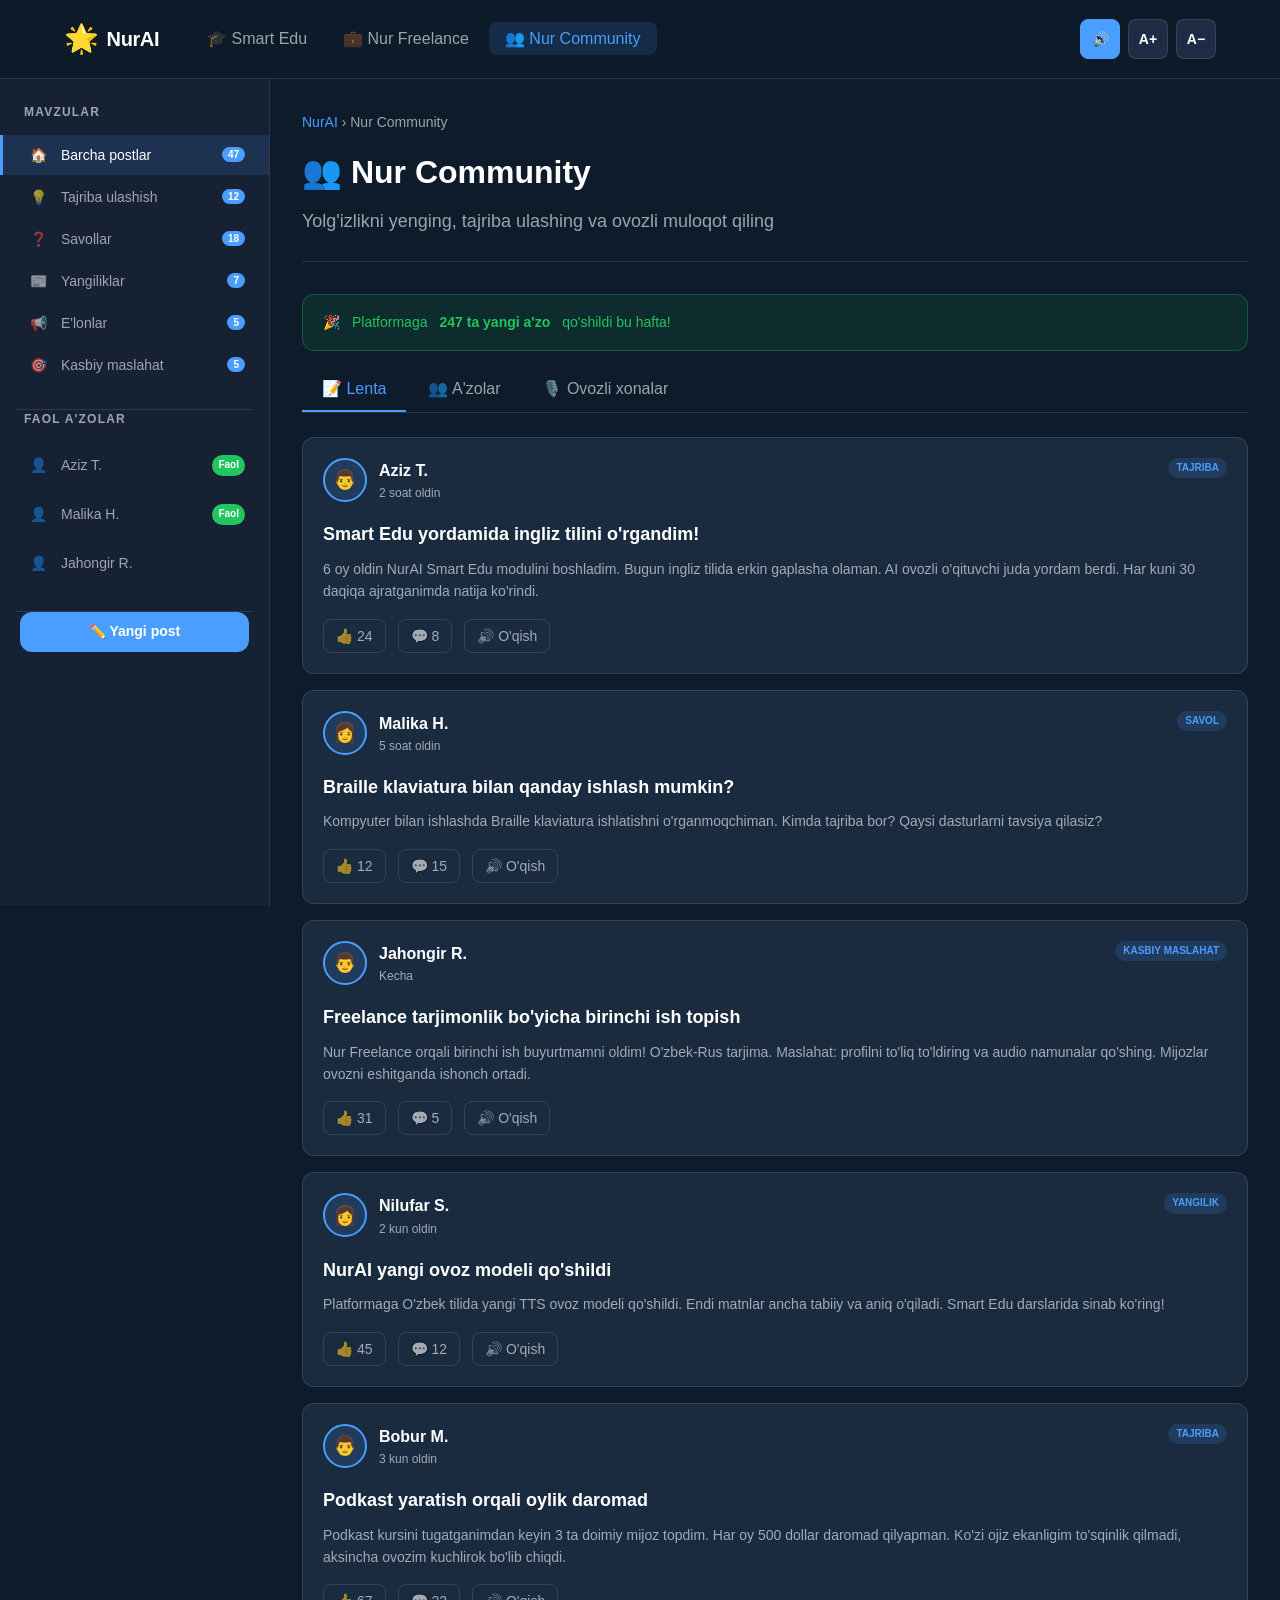
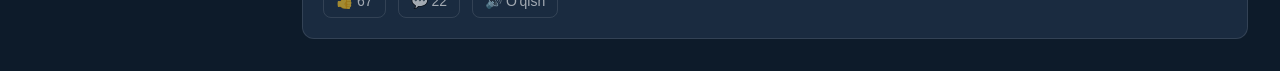
==== pages/nur-community.html @ 8aa7ef8c "feat: build NurAI web platform MVP - index.html: landing page (hero, stats, module cards, features, " ====
<!DOCTYPE html>
<html lang="uz" dir="ltr">
<head>
  <meta charset="UTF-8">
  <meta name="viewport" content="width=device-width, initial-scale=1.0">
  <meta name="description" content="NurAI Nur Community — ko'zi ojizlar uchun ijtimoiy muloqot, tajriba ulashish va ovozli chat platformasi.">
  <title>Nur Community 👥 — NurAI</title>
  <link rel="stylesheet" href="../css/style.css">
  <style>
    /* ── Extra community styles ── */
    .member-card{
      background:var(--color-navy-card);border:1px solid var(--color-border);
      border-radius:var(--r);padding:var(--sp4);
      display:flex;align-items:center;gap:var(--sp3);
      transition:border-color var(--t);
    }
    .member-card:hover{border-color:var(--color-accent);}
    .member-card__avatar{
      width:48px;height:48px;border-radius:50%;
      background:var(--color-accent-light);border:2px solid var(--color-accent);
      display:flex;align-items:center;justify-content:center;
      font-size:1.4rem;flex-shrink:0;
    }
    .member-card__name{font-weight:600;font-size:var(--fs-sm);}
    .member-card__role{font-size:var(--fs-xs);color:var(--color-white-muted);}
    .member-card__actions{margin-left:auto;display:flex;gap:var(--sp2);}

    .new-post-form{
      background:var(--color-navy-card);border:1px solid var(--color-border);
      border-radius:var(--r-lg);padding:var(--sp5);margin-bottom:var(--sp6);
    }
    .new-post-form h2{font-size:var(--fs-base);font-weight:600;margin-bottom:var(--sp4);}

    .voice-msg-btn{
      width:50px;height:50px;border-radius:50%;
      background:var(--color-navy-light);border:2px solid var(--color-border);
      color:var(--color-white-muted);font-size:1.3rem;cursor:pointer;
      display:flex;align-items:center;justify-content:center;
      transition:all var(--t);
    }
    .voice-msg-btn:hover,.voice-msg-btn:focus{
      background:var(--color-accent);border-color:var(--color-accent);color:#fff;
    }
    .voice-msg-btn.recording{
      background:var(--color-danger);border-color:var(--color-danger);color:#fff;
      animation:rec-pulse 1s ease-in-out infinite;
    }

    .members-grid{display:grid;grid-template-columns:repeat(auto-fill,minmax(220px,1fr));gap:var(--sp3);}
  </style>
</head>
<body>

<a class="skip-link" href="#comm-main">Asosiy tarkibga o'tish</a>

<!-- HEADER -->
<header class="header" role="banner">
  <div class="container">
    <div class="header__inner">
      <a href="../index.html" class="logo" aria-label="NurAI — bosh sahifa">
        <span class="logo__icon" aria-hidden="true">🌟</span>
        <span>NurAI</span>
      </a>
      <nav class="nav" role="navigation" aria-label="Asosiy navigatsiya">
        <ul class="nav__list">
          <li><a href="smart-edu.html"     class="nav__link">🎓 Smart Edu</a></li>
          <li><a href="nur-freelance.html"  class="nav__link">💼 Nur Freelance</a></li>
          <li><a href="nur-community.html"  class="nav__link">👥 Nur Community</a></li>
        </ul>
      </nav>
      <div class="header__controls">
        <button class="btn-icon" id="tts-toggle" aria-label="Ovozli o'qishni yoqish/o'chirish" aria-pressed="true">🔊</button>
        <button class="btn-icon" id="font-increase" aria-label="Shriftni kattalashtirish">A+</button>
        <button class="btn-icon" id="font-decrease" aria-label="Shriftni kichiklashtirish">A−</button>
        <button class="btn-icon menu-btn" id="menu-toggle" aria-label="Menyu" aria-expanded="false">☰</button>
      </div>
    </div>
  </div>
</header>

<!-- PAGE LAYOUT -->
<div class="page-layout">

  <!-- SIDEBAR -->
  <aside class="sidebar" aria-label="Nur Community navigatsiyasi">

    <div class="sidebar__section">
      <p class="sidebar__heading">Mavzular</p>
      <div class="sidebar__menu">
        <button class="sidebar__item active" data-cat="all" aria-label="Barcha postlar">
          <span class="sidebar__item__icon">🏠</span> Barcha postlar
          <span class="sidebar__badge">47</span>
        </button>
        <button class="sidebar__item" data-cat="tajriba" aria-label="Tajriba ulashish">
          <span class="sidebar__item__icon">💡</span> Tajriba ulashish
          <span class="sidebar__badge">12</span>
        </button>
        <button class="sidebar__item" data-cat="savol" aria-label="Savollar">
          <span class="sidebar__item__icon">❓</span> Savollar
          <span class="sidebar__badge">18</span>
        </button>
        <button class="sidebar__item" data-cat="yangilik" aria-label="Yangiliklar">
          <span class="sidebar__item__icon">📰</span> Yangiliklar
          <span class="sidebar__badge">7</span>
        </button>
        <button class="sidebar__item" data-cat="elon" aria-label="E'lonlar">
          <span class="sidebar__item__icon">📢</span> E'lonlar
          <span class="sidebar__badge">5</span>
        </button>
        <button class="sidebar__item" data-cat="kasbiy" aria-label="Kasbiy maslahat">
          <span class="sidebar__item__icon">🎯</span> Kasbiy maslahat
          <span class="sidebar__badge">5</span>
        </button>
      </div>
    </div>

    <hr class="divider" style="margin:0 var(--sp4);">

    <div class="sidebar__section">
      <p class="sidebar__heading">Faol a'zolar</p>
      <div class="sidebar__menu">
        <div class="sidebar__item" style="cursor:default;">
          <span class="sidebar__item__icon">👤</span>
          <span>Aziz T.</span>
          <span class="sidebar__badge" style="background:var(--color-success);">Faol</span>
        </div>
        <div class="sidebar__item" style="cursor:default;">
          <span class="sidebar__item__icon">👤</span>
          <span>Malika H.</span>
          <span class="sidebar__badge" style="background:var(--color-success);">Faol</span>
        </div>
        <div class="sidebar__item" style="cursor:default;">
          <span class="sidebar__item__icon">👤</span>
          <span>Jahongir R.</span>
        </div>
      </div>
    </div>

    <hr class="divider" style="margin:0 var(--sp4);">

    <div style="padding:0 var(--sp5) var(--sp4);">
      <button class="btn btn--primary btn--sm btn--full" id="show-post-form-btn">
        ✏️ Yangi post
      </button>
    </div>

  </aside>

  <!-- MAIN -->
  <main id="comm-main" class="main-content" role="main">

    <!-- Page header -->
    <div class="page-header">
      <nav aria-label="Yo'l ko'rsatgich">
        <p class="page-header__breadcrumb">
          <a href="../index.html">NurAI</a> › Nur Community
        </p>
      </nav>
      <h1 class="page-header__title">👥 Nur Community</h1>
      <p class="page-header__sub">Yolg'izlikni yenging, tajriba ulashing va ovozli muloqot qiling</p>
    </div>

    <!-- Alert -->
    <div class="alert alert--success" role="note">
      <span aria-hidden="true">🎉</span>
      Platformaga <strong>247 ta yangi a'zo</strong> qo'shildi bu hafta!
    </div>

    <!-- New Post Form (hidden by default) -->
    <div class="new-post-form" id="new-post-form" hidden aria-label="Yangi post yaratish" role="region">
      <h2>✏️ Yangi Post Yozish</h2>
      <div class="form-group">
        <label class="form-label" for="post-cat-select">Mavzu</label>
        <select class="form-select" id="post-cat-select" aria-label="Post mavzusini tanlang">
          <option value="">Mavzuni tanlang</option>
          <option>Tajriba ulashish</option>
          <option>Savol</option>
          <option>Yangilik</option>
          <option>E'lon</option>
          <option>Kasbiy maslahat</option>
        </select>
      </div>
      <div class="form-group">
        <label class="form-label" for="post-title-input">Sarlavha</label>
        <input class="form-input" id="post-title-input" type="text"
               placeholder="Postingiz sarlavhasi…" aria-required="true">
      </div>
      <div class="form-group">
        <label class="form-label" for="post-text-input">Matn</label>
        <textarea class="form-textarea" id="post-text-input"
                  placeholder="Fikr, savol yoki tajribangizni yozing…"
                  aria-required="true"></textarea>
      </div>

      <!-- Voice message -->
      <div class="form-group">
        <label class="form-label" style="margin-bottom:var(--sp3);">
          🎙️ Ovozli xabar qo'shish (ixtiyoriy)
        </label>
        <div style="display:flex;align-items:center;gap:var(--sp3);">
          <button class="voice-msg-btn" id="voice-record-btn"
                  aria-label="Ovozli xabar yozish uchun bosing" aria-pressed="false">🎤</button>
          <span id="voice-record-status" style="font-size:var(--fs-sm);color:var(--color-white-muted);">
            Mikrofon tugmasini bosib ovozli xabar qoldiring
          </span>
        </div>
      </div>

      <div style="display:flex;gap:var(--sp3);">
        <button class="btn btn--primary" id="submit-post-btn">Post yuborish</button>
        <button class="btn btn--secondary" id="cancel-post-btn">Bekor qilish</button>
      </div>
    </div>

    <!-- Tabs: Lenta | A'zolar -->
    <div class="tabs" role="region" aria-label="Community bo'limlari">
      <div class="tabs__nav" role="tablist" aria-label="Bo'limlar">
        <button class="tab-btn active" role="tab"
                aria-selected="true" aria-controls="tab-feed" id="btn-feed">
          📝 Lenta
        </button>
        <button class="tab-btn" role="tab"
                aria-selected="false" aria-controls="tab-members" id="btn-members">
          👥 A'zolar
        </button>
        <button class="tab-btn" role="tab"
                aria-selected="false" aria-controls="tab-voice" id="btn-voice">
          🎙️ Ovozli xonalar
        </button>
      </div>

      <!-- ── TAB: Lenta ─────────────────── -->
      <div class="tab-panel active" id="tab-feed" role="tabpanel" aria-labelledby="btn-feed">
        <div class="post-list" id="post-list" aria-label="Postlar ro'yxati">
          <!-- filled by JS -->
        </div>
      </div>

      <!-- ── TAB: A'zolar ───────────────── -->
      <div class="tab-panel" id="tab-members" role="tabpanel" aria-labelledby="btn-members" hidden>
        <div style="display:flex;justify-content:space-between;align-items:center;margin-bottom:var(--sp5);flex-wrap:wrap;gap:var(--sp3);">
          <h2 style="font-size:var(--fs-xl);font-weight:600;">Jamiyat a'zolari</h2>
          <input class="form-input" type="search" placeholder="🔍 A'zo qidirish…"
                 aria-label="A'zo qidirish" style="width:220px;">
        </div>
        <div class="members-grid" id="members-grid">
          <!-- filled by JS -->
        </div>
      </div>

      <!-- ── TAB: Ovozli xonalar ────────── -->
      <div class="tab-panel" id="tab-voice" role="tabpanel" aria-labelledby="btn-voice" hidden>
        <div style="margin-bottom:var(--sp5);">
          <div class="alert alert--info" role="note">
            <span aria-hidden="true">🎙️</span>
            Ovozli xonaga kirish uchun brauzer mikrofonga ruxsat berishi kerak.
          </div>
        </div>

        <div style="display:grid;grid-template-columns:repeat(auto-fill,minmax(280px,1fr));gap:var(--sp4);">

          <div class="card">
            <span class="card__tag card__tag--green">Faol · 5 ishtirokchi</span>
            <div class="card__icon" aria-hidden="true">🌐</div>
            <h3 class="card__title">Ingliz tili suhbati</h3>
            <p class="card__desc">Ingliz tilini o'rganuvchilar uchun ochiq ovozli muhokama xonasi.</p>
            <div style="display:flex;gap:var(--sp2);margin-top:auto;">
              <button class="btn btn--primary btn--sm" style="flex:1;"
                      onclick="joinVoiceRoom('Ingliz tili suhbati')">
                🎙️ Kirish
              </button>
              <button class="btn btn--secondary btn--sm"
                      onclick="NurApp.speak('Ingliz tili suhbati ovozli xonasi. 5 ishtirokchi.')">🔊</button>
            </div>
          </div>

          <div class="card">
            <span class="card__tag">2 ishtirokchi</span>
            <div class="card__icon" aria-hidden="true">💼</div>
            <h3 class="card__title">Freelance maslahat</h3>
            <p class="card__desc">Freelance ish topish, narx belgilash va mijozlar bilan ishlash haqida.</p>
            <div style="display:flex;gap:var(--sp2);margin-top:auto;">
              <button class="btn btn--primary btn--sm" style="flex:1;"
                      onclick="joinVoiceRoom('Freelance maslahat')">
                🎙️ Kirish
              </button>
              <button class="btn btn--secondary btn--sm"
                      onclick="NurApp.speak('Freelance maslahat xonasi. 2 ishtirokchi.')">🔊</button>
            </div>
          </div>

          <div class="card">
            <span class="card__tag card__tag--orange">Kutilmoqda · 0 ishtirokchi</span>
            <div class="card__icon" aria-hidden="true">💡</div>
            <h3 class="card__title">Motivatsiya va qo'llab-quvvatlash</h3>
            <p class="card__desc">Bir-biringizni qo'llab-quvvatlang, muvaffaqiyatlarni ulashing.</p>
            <div style="display:flex;gap:var(--sp2);margin-top:auto;">
              <button class="btn btn--primary btn--sm" style="flex:1;"
                      onclick="joinVoiceRoom('Motivatsiya xonasi')">
                🎙️ Kirish
              </button>
              <button class="btn btn--secondary btn--sm"
                      onclick="NurApp.speak('Motivatsiya va qo\'llab-quvvatlash xonasi.')">🔊</button>
            </div>
          </div>

          <div class="card">
            <span class="card__tag card__tag--green">Faol · 8 ishtirokchi</span>
            <div class="card__icon" aria-hidden="true">📚</div>
            <h3 class="card__title">Ta'lim va texnologiya</h3>
            <p class="card__desc">Online ta'lim resurslari, dasturlar va yangi texnologiyalar haqida.</p>
            <div style="display:flex;gap:var(--sp2);margin-top:auto;">
              <button class="btn btn--primary btn--sm" style="flex:1;"
                      onclick="joinVoiceRoom('Ta\'lim va texnologiya')">
                🎙️ Kirish
              </button>
              <button class="btn btn--secondary btn--sm"
                      onclick="NurApp.speak('Ta\'lim va texnologiya xonasi. 8 ishtirokchi.')">🔊</button>
            </div>
          </div>

        </div>
      </div>

    </div><!-- /tabs -->

  </main>
</div><!-- /page-layout -->

<!-- TTS Status Bar -->
<div class="tts-bar" id="tts-bar" role="status" aria-live="polite" aria-atomic="true" hidden>
  <div class="container">
    <div class="tts-bar__inner">
      <span class="tts-bar__icon" aria-hidden="true">🔊</span>
      <span class="tts-bar__text" id="tts-bar-text">O'qilmoqda…</span>
      <button class="tts-bar__stop" id="tts-bar-stop" aria-label="O'qishni to'xtatish">⏹ To'xtatish</button>
    </div>
  </div>
</div>

<script src="../js/speech.js"></script>
<script src="../js/app.js"></script>
<script>
/* ════════════════════════════════════════════════
   Nur Community — Page Logic
   ════════════════════════════════════════════════ */
(function () {
  'use strict';

  /* ── Post data ───────────────────────────── */
  const POSTS = [
    {
      id: 1, author: "Aziz T.", emoji: "👨",
      cat: "tajriba", catLabel: "Tajriba",
      time: "2 soat oldin",
      title: "Smart Edu yordamida ingliz tilini o'rgandim!",
      text: "6 oy oldin NurAI Smart Edu modulini boshladim. Bugun ingliz tilida erkin gaplasha olaman. AI ovozli o'qituvchi juda yordam berdi. Har kuni 30 daqiqa ajratganimda natija ko'rindi.",
      likes: 24, comments: 8
    },
    {
      id: 2, author: "Malika H.", emoji: "👩",
      cat: "savol", catLabel: "Savol",
      time: "5 soat oldin",
      title: "Braille klaviatura bilan qanday ishlash mumkin?",
      text: "Kompyuter bilan ishlashda Braille klaviatura ishlatishni o'rganmoqchiman. Kimda tajriba bor? Qaysi dasturlarni tavsiya qilasiz?",
      likes: 12, comments: 15
    },
    {
      id: 3, author: "Jahongir R.", emoji: "👨",
      cat: "kasbiy", catLabel: "Kasbiy maslahat",
      time: "Kecha",
      title: "Freelance tarjimonlik bo'yicha birinchi ish topish",
      text: "Nur Freelance orqali birinchi ish buyurtmamni oldim! O'zbek-Rus tarjima. Maslahat: profilni to'liq to'ldiring va audio namunalar qo'shing. Mijozlar ovozni eshitganda ishonch ortadi.",
      likes: 31, comments: 5
    },
    {
      id: 4, author: "Nilufar S.", emoji: "👩",
      cat: "yangilik", catLabel: "Yangilik",
      time: "2 kun oldin",
      title: "NurAI yangi ovoz modeli qo'shildi",
      text: "Platformaga O'zbek tilida yangi TTS ovoz modeli qo'shildi. Endi matnlar ancha tabiiy va aniq o'qiladi. Smart Edu darslarida sinab ko'ring!",
      likes: 45, comments: 12
    },
    {
      id: 5, author: "Bobur M.", emoji: "👨",
      cat: "tajriba", catLabel: "Tajriba",
      time: "3 kun oldin",
      title: "Podkast yaratish orqali oylik daromad",
      text: "Podkast kursini tugatganimdan keyin 3 ta doimiy mijoz topdim. Har oy 500 dollar daromad qilyapman. Ko'zi ojiz ekanligim to'sqinlik qilmadi, aksincha ovozim kuchlirok bo'lib chiqdi.",
      likes: 67, comments: 22
    }
  ];

  /* ── Members data ────────────────────────── */
  const MEMBERS = [
    { name: "Aziz Toshmatov",  emoji: "👨", role: "Ingliz tili o'qituvchi", online: true  },
    { name: "Malika Hasanova", emoji: "👩", role: "Python dasturchi",        online: true  },
    { name: "Jahongir Rашидov",emoji: "👨", role: "Tarjimon",               online: false },
    { name: "Nilufar Saidova", emoji: "👩", role: "Podkast yaratuvchi",     online: true  },
    { name: "Bobur Mirzaev",   emoji: "👨", role: "Freelance yozuvchi",     online: false },
    { name: "Zulfiya Nazarova",emoji: "👩", role: "Kontent menejer",        online: true  },
    { name: "Sherzod Karimov", emoji: "👨", role: "IT mutaxassis",          online: false },
    { name: "Dilorom Yusupova",emoji: "👩", role: "O'quvchi",               online: true  },
  ];

  /* ── Liked set ───────────────────────────── */
  const liked = new Set();

  /* ── Render posts ────────────────────────── */
  function renderPosts(posts) {
    const list = document.getElementById('post-list');
    if (!list) return;
    list.innerHTML = '';
    posts.forEach(p => {
      const el = document.createElement('article');
      el.className = 'post-card';
      el.setAttribute('aria-labelledby', `post-${p.id}-title`);
      el.innerHTML = `
        <div class="post-card__top">
          <div class="post-card__avatar" aria-hidden="true">${p.emoji}</div>
          <div>
            <div class="post-card__author">${esc(p.author)}</div>
            <div class="post-card__time">${p.time}</div>
          </div>
          <span class="post-card__cat" style="margin-left:auto;">${esc(p.catLabel)}</span>
        </div>
        <h2 class="post-card__title" id="post-${p.id}-title">${esc(p.title)}</h2>
        <p class="post-card__text">${esc(p.text)}</p>
        <div class="post-card__actions">
          <button class="post-action ${liked.has(p.id) ? 'liked' : ''}"
                  data-id="${p.id}" data-type="like"
                  aria-label="${liked.has(p.id) ? 'Layk olib tashlash' : 'Layk bosish'}"
                  aria-pressed="${liked.has(p.id)}">
            👍 <span>${p.likes + (liked.has(p.id) ? 1 : 0)}</span>
          </button>
          <button class="post-action" data-id="${p.id}" data-type="comment"
                  aria-label="Izoh qoldirish">
            💬 ${p.comments}
          </button>
          <button class="post-action" data-id="${p.id}" data-type="read"
                  aria-label="Ushbu postni ovozda o'qish">
            🔊 O'qish
          </button>
        </div>`;

      // Action handlers
      el.querySelectorAll('.post-action').forEach(btn => {
        btn.addEventListener('click', () => {
          const type = btn.dataset.type;
          const id   = Number(btn.dataset.id);
          if (type === 'like') {
            if (liked.has(id)) { liked.delete(id); } else { liked.add(id); }
            renderPosts(POSTS);
          } else if (type === 'read') {
            const post = POSTS.find(x => x.id === id);
            if (post) NurApp.speak(`${post.title}. ${post.text}`);
          } else if (type === 'comment') {
            NurApp.speak('Izoh qoldirish funksiyasi tez orada qo\'shiladi.');
          }
        });
      });

      list.appendChild(el);
    });
  }

  /* ── Render members ──────────────────────── */
  function renderMembers() {
    const grid = document.getElementById('members-grid');
    if (!grid) return;
    MEMBERS.forEach(m => {
      const card = document.createElement('div');
      card.className = 'member-card';
      card.innerHTML = `
        <div class="member-card__avatar" aria-hidden="true">${m.emoji}</div>
        <div>
          <div class="member-card__name">${esc(m.name)}</div>
          <div class="member-card__role">${esc(m.role)}</div>
          ${m.online ? '<span class="badge badge--green" style="margin-top:4px;">Faol</span>' : ''}
        </div>
        <div class="member-card__actions">
          <button class="btn btn--secondary btn--sm"
                  aria-label="${esc(m.name)} ga xabar yuborish">Ulash</button>
        </div>`;
      card.querySelector('.btn').addEventListener('click', () => {
        NurApp.speak(`${m.name} bilan bog'lanish imkoniyati tez orada qo'shiladi.`);
      });
      grid.appendChild(card);
    });
  }

  /* ── Category filter ─────────────────────── */
  document.querySelectorAll('.sidebar__item[data-cat]').forEach(btn => {
    btn.addEventListener('click', () => {
      document.querySelectorAll('.sidebar__item[data-cat]').forEach(b => b.classList.remove('active'));
      btn.classList.add('active');
      const cat = btn.dataset.cat;
      const filtered = cat === 'all' ? POSTS : POSTS.filter(p => p.cat === cat);
      renderPosts(filtered);
      NurApp.speak(btn.textContent.trim());
    });
  });

  /* ── New post form ───────────────────────── */
  const form         = document.getElementById('new-post-form');
  const showFormBtn  = document.getElementById('show-post-form-btn');
  const cancelBtn    = document.getElementById('cancel-post-btn');
  const submitBtn    = document.getElementById('submit-post-btn');

  showFormBtn && showFormBtn.addEventListener('click', () => {
    form.hidden = false;
    form.querySelector('select, input, textarea').focus();
    NurApp.speak('Post yozish shakli ochildi. Mavzuni tanlang.');
  });

  cancelBtn && cancelBtn.addEventListener('click', () => {
    form.hidden = true;
    NurApp.speak('Post bekor qilindi.');
  });

  submitBtn && submitBtn.addEventListener('click', () => {
    const title = document.getElementById('post-title-input').value.trim();
    const text  = document.getElementById('post-text-input').value.trim();
    const cat   = document.getElementById('post-cat-select').value;

    if (!title || !text) {
      NurApp.speak('Iltimos, sarlavha va matn to\'ldiring.');
      return;
    }

    POSTS.unshift({
      id: Date.now(), author: "Siz", emoji: "🧑",
      cat: cat || 'tajriba', catLabel: cat || 'Tajriba',
      time: "Hozirgina", title, text, likes: 0, comments: 0
    });
    renderPosts(POSTS);
    form.hidden = true;
    document.getElementById('post-title-input').value = '';
    document.getElementById('post-text-input').value  = '';
    NurApp.speak('Postingiz muvaffaqiyatli joylashtirildi!');
  });

  /* ── Voice record (post form) ────────────── */
  let voiceRec = false;
  const vrBtn  = document.getElementById('voice-record-btn');
  const vrStat = document.getElementById('voice-record-status');

  vrBtn && vrBtn.addEventListener('click', () => {
    if (voiceRec) {
      NurSpeech.stopListening();
      vrBtn.classList.remove('recording');
      vrBtn.setAttribute('aria-pressed', 'false');
      voiceRec = false;
      return;
    }
    vrBtn.classList.add('recording');
    vrBtn.setAttribute('aria-pressed', 'true');
    voiceRec = true;
    vrStat.textContent = '🔴 Yozilmoqda…';

    NurSpeech.startListening(
      (t, final) => {
        vrStat.textContent = (final ? '✓ ' : '…') + t;
        if (final) {
          const ta = document.getElementById('post-text-input');
          if (ta) ta.value = (ta.value ? ta.value + ' ' : '') + t;
        }
      },
      () => { vrBtn.classList.remove('recording'); vrBtn.setAttribute('aria-pressed','false'); voiceRec = false; },
      (e) => { vrStat.textContent = 'Xatolik: ' + e; vrBtn.classList.remove('recording'); voiceRec = false; }
    );
  });

  /* ── Voice room ──────────────────────────── */
  window.joinVoiceRoom = function (name) {
    NurApp.speak(`${name} ovozli xonasiga qo'shildingiz. Mikrofon yoqiq.`);
  };

  /* ── Utilities ───────────────────────────── */
  function esc(s) {
    return String(s)
      .replace(/&/g,'&amp;').replace(/</g,'&lt;').replace(/>/g,'&gt;');
  }

  /* ── Init ────────────────────────────────── */
  renderPosts(POSTS);
  renderMembers();

}());
</script>
</body>
</html>
---- css/style.css ----
/* ============================================
   NurAI — Global Styles
   Navy + White High-Contrast Design System
   Accessibility: WCAG 2.1 AA
   ============================================ */

/* Custom Properties */
:root {
  /* Colors — Navy + White scheme */
  --color-navy:        #0D1B2A;
  --color-navy-light:  #1E2D45;
  --color-navy-medium: #162133;
  --color-navy-card:   #1A2B40;
  --color-white:       #FFFFFF;
  --color-white-soft:  rgba(255,255,255,0.92);
  --color-white-muted: rgba(255,255,255,0.60);
  --color-accent:      #4A9EFF;
  --color-accent-hover:#3085E8;
  --color-accent-light:rgba(74,158,255,0.14);
  --color-success:     #22C55E;
  --color-warning:     #F59E0B;
  --color-danger:      #EF4444;
  --color-border:      rgba(255,255,255,0.11);
  --color-border-focus:rgba(74,158,255,0.70);

  /* Typography */
  --font: -apple-system, BlinkMacSystemFont, 'Segoe UI', Roboto, Oxygen, Ubuntu, sans-serif;
  --fs-xs:   0.75rem;
  --fs-sm:   0.875rem;
  --fs-base: 1rem;
  --fs-lg:   1.125rem;
  --fs-xl:   1.25rem;
  --fs-2xl:  1.5rem;
  --fs-3xl:  2rem;
  --fs-4xl:  2.5rem;
  --fs-5xl:  3.5rem;
  --lh:      1.65;

  /* Spacing */
  --sp1:0.25rem; --sp2:0.5rem; --sp3:0.75rem; --sp4:1rem;
  --sp5:1.25rem; --sp6:1.5rem; --sp8:2rem;  --sp10:2.5rem;
  --sp12:3rem;   --sp16:4rem;  --sp20:5rem;

  /* Layout */
  --max-w: 1200px;
  --r:     12px;
  --r-sm:   8px;
  --r-lg:  16px;
  --r-full:9999px;

  /* Shadows */
  --sh-sm: 0 2px  8px rgba(0,0,0,0.30);
  --sh-md: 0 4px 16px rgba(0,0,0,0.40);
  --sh-lg: 0 8px 32px rgba(0,0,0,0.50);

  /* Transitions */
  --t:  0.18s ease;
  --ts: 0.28s ease;
}

/* Large-font variants */
[data-fs="large"]  { --fs-base:1.125rem; --fs-sm:1rem; --fs-lg:1.25rem; }
[data-fs="xlarge"] { --fs-base:1.25rem;  --fs-sm:1.125rem; --fs-lg:1.375rem; }

/* ============================================
   Reset & Base
   ============================================ */
*,*::before,*::after{box-sizing:border-box;margin:0;padding:0;}
html{font-size:16px;scroll-behavior:smooth;-webkit-text-size-adjust:100%;}
body{
  font-family:var(--font);font-size:var(--fs-base);line-height:var(--lh);
  color:var(--color-white);background:var(--color-navy);
  min-height:100vh;overflow-x:hidden;
}
img{max-width:100%;height:auto;}
a{color:var(--color-accent);text-decoration:none;transition:color var(--t);}
a:hover,a:focus{color:var(--color-white);}
ul,ol{list-style:none;}
button{font-family:var(--font);}

/* Accessibility: focus ring */
:focus-visible{
  outline:3px solid var(--color-accent);
  outline-offset:3px;
  border-radius:4px;
}

/* Skip link */
.skip-link{
  position:absolute;top:-120px;left:var(--sp4);
  background:var(--color-accent);color:var(--color-white);
  padding:var(--sp2) var(--sp5);border-radius:var(--r-sm);
  font-weight:700;z-index:1000;transition:top var(--t);
}
.skip-link:focus{top:var(--sp4);}

/* Screen-reader only */
.sr-only{
  position:absolute;width:1px;height:1px;padding:0;margin:-1px;
  overflow:hidden;clip:rect(0,0,0,0);white-space:nowrap;border:0;
}

/* ============================================
   Layout
   ============================================ */
.container{
  width:100%;max-width:var(--max-w);
  margin:0 auto;padding:0 var(--sp6);
}

/* ============================================
   Header
   ============================================ */
.header{
  position:sticky;top:0;z-index:100;
  background:rgba(13,27,42,0.97);
  backdrop-filter:blur(10px);
  border-bottom:1px solid var(--color-border);
  padding:var(--sp4) 0;
}
.header__inner{display:flex;align-items:center;gap:var(--sp8);}

.logo{
  display:flex;align-items:center;gap:var(--sp2);
  color:var(--color-white);font-size:var(--fs-xl);
  font-weight:800;flex-shrink:0;letter-spacing:-0.02em;
}
.logo:hover,.logo:focus{color:var(--color-accent);}
.logo__icon{font-size:1.4em;}

.nav{flex:1;}
.nav__list{display:flex;gap:var(--sp1);}
.nav__link{
  color:var(--color-white-muted);padding:var(--sp2) var(--sp4);
  border-radius:var(--r-sm);font-weight:500;
  transition:all var(--t);font-size:var(--fs-base);
}
.nav__link:hover,.nav__link:focus,.nav__link.active{
  color:var(--color-white);background:var(--color-accent-light);
}
.nav__link.active{color:var(--color-accent);}

.header__controls{display:flex;align-items:center;gap:var(--sp2);}

.btn-icon{
  background:var(--color-navy-light);border:1px solid var(--color-border);
  color:var(--color-white);width:40px;height:40px;border-radius:var(--r-sm);
  cursor:pointer;display:flex;align-items:center;justify-content:center;
  font-size:var(--fs-sm);font-weight:700;transition:all var(--t);
}
.btn-icon:hover,.btn-icon:focus{background:var(--color-accent);border-color:var(--color-accent);}
.btn-icon.active{background:var(--color-accent);border-color:var(--color-accent);}
.menu-btn{display:none;}

/* ============================================
   Buttons
   ============================================ */
.btn{
  display:inline-flex;align-items:center;gap:var(--sp2);
  padding:var(--sp3) var(--sp6);border-radius:var(--r);
  font-size:var(--fs-base);font-weight:600;cursor:pointer;
  border:2px solid transparent;transition:all var(--t);
  line-height:1.4;white-space:nowrap;text-decoration:none;
}
.btn--primary{background:var(--color-accent);color:#fff;border-color:var(--color-accent);}
.btn--primary:hover,.btn--primary:focus{
  background:var(--color-accent-hover);border-color:var(--color-accent-hover);
  color:#fff;transform:translateY(-1px);box-shadow:var(--sh-md);
}
.btn--secondary{background:var(--color-navy-light);color:#fff;border-color:var(--color-border);}
.btn--secondary:hover,.btn--secondary:focus{
  background:var(--color-navy-medium);border-color:var(--color-white-muted);color:#fff;
}
.btn--outline{background:transparent;color:#fff;border-color:rgba(255,255,255,0.35);}
.btn--outline:hover,.btn--outline:focus{
  background:rgba(255,255,255,0.08);border-color:#fff;color:#fff;
}
.btn--danger{background:var(--color-danger);color:#fff;border-color:var(--color-danger);}
.btn--success{background:var(--color-success);color:#fff;border-color:var(--color-success);}
.btn--lg{padding:var(--sp4) var(--sp8);font-size:var(--fs-lg);}
.btn--sm{padding:var(--sp2) var(--sp4);font-size:var(--fs-sm);}
.btn--full{width:100%;justify-content:center;}
.btn:disabled{opacity:0.5;cursor:not-allowed;transform:none!important;}

/* ============================================
   Hero
   ============================================ */
.hero{padding:var(--sp20) 0 var(--sp16);overflow:hidden;position:relative;}
.hero .container{display:grid;grid-template-columns:1fr 1fr;gap:var(--sp12);align-items:center;}

.hero__badge{
  display:inline-flex;align-items:center;gap:var(--sp2);
  background:var(--color-accent-light);color:var(--color-accent);
  border:1px solid rgba(74,158,255,0.3);
  padding:var(--sp2) var(--sp5);border-radius:var(--r-full);
  font-size:var(--fs-sm);font-weight:700;margin-bottom:var(--sp6);
}
.hero__title{
  font-size:var(--fs-5xl);font-weight:800;line-height:1.1;
  margin-bottom:var(--sp6);letter-spacing:-0.02em;
}
.text-accent{color:var(--color-accent);}
.hero__desc{
  font-size:var(--fs-lg);color:var(--color-white-muted);
  margin-bottom:var(--sp8);line-height:1.75;
}
.hero__actions{display:flex;flex-wrap:wrap;gap:var(--sp4);}

.hero__visual{position:relative;height:380px;display:flex;align-items:center;justify-content:center;}
.hero__orb{
  position:absolute;border-radius:50%;
  background:var(--color-navy-light);border:2px solid var(--color-border);
  display:flex;align-items:center;justify-content:center;
  box-shadow:var(--sh-lg);animation:float 3s ease-in-out infinite;
  font-size:2rem;
}
.hero__orb--0{width:110px;height:110px;top:18%;left:28%;animation-delay:0s;}
.hero__orb--1{width:80px; height:80px; top:8%; right:18%;animation-delay:.5s;}
.hero__orb--2{width:80px; height:80px; bottom:22%;left:12%;animation-delay:1s;}
.hero__orb--3{width:80px; height:80px; bottom:14%;right:22%;animation-delay:1.5s;}
@keyframes float{0%,100%{transform:translateY(0);}50%{transform:translateY(-14px);}}

/* ============================================
   Stats
   ============================================ */
.stats{
  padding:var(--sp12) 0;
  border-top:1px solid var(--color-border);
  border-bottom:1px solid var(--color-border);
}
.stats__grid{display:grid;grid-template-columns:repeat(4,1fr);gap:var(--sp6);}
.stat-card{display:flex;flex-direction:column;align-items:center;text-align:center;padding:var(--sp6);}
.stat-card__num{font-size:var(--fs-3xl);font-weight:800;color:var(--color-accent);line-height:1;margin-bottom:var(--sp2);}
.stat-card__label{font-size:var(--fs-sm);color:var(--color-white-muted);}

/* ============================================
   Section helpers
   ============================================ */
.section-header{text-align:center;margin-bottom:var(--sp12);}
.section-title{font-size:var(--fs-3xl);font-weight:700;margin-bottom:var(--sp3);}
.section-subtitle{font-size:var(--fs-lg);color:var(--color-white-muted);}

/* ============================================
   Modules
   ============================================ */
.modules{padding:var(--sp20) 0;}
.modules__grid{display:grid;grid-template-columns:repeat(3,1fr);gap:var(--sp6);}

.module-card{
  background:var(--color-navy-card);border:1px solid var(--color-border);
  border-radius:var(--r-lg);padding:var(--sp8);
  position:relative;transition:all var(--ts);
  display:flex;flex-direction:column;
}
.module-card:hover{border-color:var(--color-accent);transform:translateY(-4px);box-shadow:var(--sh-lg);}
.module-card--featured{
  border-color:var(--color-accent);
  background:linear-gradient(135deg,var(--color-navy-card),rgba(74,158,255,0.07));
}
.module-card__badge{
  position:absolute;top:var(--sp4);right:var(--sp4);
  background:var(--color-accent);color:#fff;
  padding:var(--sp1) var(--sp3);border-radius:var(--r-full);
  font-size:var(--fs-xs);font-weight:700;
}
.module-card__icon{font-size:3rem;margin-bottom:var(--sp4);}
.module-card__title{font-size:var(--fs-xl);font-weight:700;margin-bottom:var(--sp1);}
.module-card__sub{font-size:var(--fs-sm);color:var(--color-accent);font-weight:600;margin-bottom:var(--sp4);}
.module-card__desc{font-size:var(--fs-base);color:var(--color-white-muted);margin-bottom:var(--sp5);line-height:1.65;flex:1;}
.module-card__features{margin-bottom:var(--sp6);display:flex;flex-direction:column;gap:var(--sp2);}
.module-card__features li{font-size:var(--fs-sm);color:var(--color-white-muted);display:flex;align-items:center;gap:var(--sp2);}
.module-card__features li .chk{color:var(--color-success);font-weight:bold;}
.module-card__btn{width:100%;justify-content:center;margin-top:auto;}

/* ============================================
   Features grid
   ============================================ */
.features{
  padding:var(--sp20) 0;
  background:rgba(255,255,255,0.02);
  border-top:1px solid var(--color-border);
  border-bottom:1px solid var(--color-border);
}
.features__grid{display:grid;grid-template-columns:repeat(3,1fr);gap:var(--sp6);}
.feature-item{
  background:var(--color-navy-card);border:1px solid var(--color-border);
  border-radius:var(--r);padding:var(--sp6);text-align:center;
  transition:border-color var(--t);
}
.feature-item:hover{border-color:var(--color-accent);}
.feature-item__icon{font-size:2.5rem;display:block;margin-bottom:var(--sp4);}
.feature-item__title{font-size:var(--fs-lg);font-weight:600;margin-bottom:var(--sp2);}
.feature-item__desc{font-size:var(--fs-sm);color:var(--color-white-muted);line-height:1.6;}

/* ============================================
   CTA
   ============================================ */
.cta{padding:var(--sp20) 0;}
.cta__inner{
  text-align:center;
  background:linear-gradient(135deg,var(--color-navy-light),rgba(74,158,255,0.09));
  border:1px solid rgba(74,158,255,0.28);border-radius:var(--r-lg);
  padding:var(--sp16) var(--sp8);
}
.cta__title{font-size:var(--fs-4xl);font-weight:700;margin-bottom:var(--sp4);}
.cta__desc{
  font-size:var(--fs-lg);color:var(--color-white-muted);
  margin-bottom:var(--sp8);max-width:580px;margin-left:auto;margin-right:auto;
}
.cta__actions{display:flex;justify-content:center;flex-wrap:wrap;gap:var(--sp4);}

/* ============================================
   Footer
   ============================================ */
.footer{
  background:var(--color-navy-medium);border-top:1px solid var(--color-border);
  padding:var(--sp10) 0;
}
.footer__inner{
  display:flex;align-items:center;justify-content:space-between;
  gap:var(--sp8);flex-wrap:wrap;
}
.footer__tagline{font-size:var(--fs-sm);color:var(--color-white-muted);margin-top:var(--sp1);}
.footer__nav ul{display:flex;gap:var(--sp6);}
.footer__nav a{color:var(--color-white-muted);font-size:var(--fs-sm);transition:color var(--t);}
.footer__nav a:hover{color:#fff;}
.footer__info{text-align:right;}
.footer__info p{font-size:var(--fs-sm);color:var(--color-white-muted);line-height:1.9;}

/* ============================================
   TTS Status Bar
   ============================================ */
.tts-bar{
  position:fixed;bottom:0;left:0;right:0;
  background:var(--color-accent);z-index:200;
  padding:var(--sp3) 0;
  box-shadow:0 -2px 12px rgba(0,0,0,0.4);
}
.tts-bar__inner{display:flex;align-items:center;gap:var(--sp3);}
.tts-bar__icon{animation:pulse-icon 1.4s ease-in-out infinite;font-size:var(--fs-lg);}
.tts-bar__text{flex:1;font-size:var(--fs-sm);font-weight:500;}
.tts-bar__stop{
  background:rgba(255,255,255,0.2);border:1px solid rgba(255,255,255,0.4);
  color:#fff;padding:var(--sp1) var(--sp4);border-radius:var(--r-sm);
  cursor:pointer;font-size:var(--fs-sm);font-weight:700;
  display:flex;align-items:center;gap:var(--sp1);
  transition:background var(--t);
}
.tts-bar__stop:hover{background:rgba(255,255,255,0.32);}
@keyframes pulse-icon{0%,100%{opacity:1;}50%{opacity:.55;}}

/* ============================================
   Inner-page layout (sidebar + main)
   ============================================ */
.page-layout{display:grid;grid-template-columns:270px 1fr;min-height:calc(100vh - 73px);}
.sidebar{
  background:var(--color-navy-medium);border-right:1px solid var(--color-border);
  padding:var(--sp6) 0;overflow-y:auto;
  position:sticky;top:73px;height:calc(100vh - 73px);
}
.sidebar__section{margin-bottom:var(--sp6);}
.sidebar__heading{
  font-size:var(--fs-xs);font-weight:700;text-transform:uppercase;
  letter-spacing:0.1em;color:var(--color-white-muted);
  padding:0 var(--sp6) var(--sp3);
}
.sidebar__menu{display:flex;flex-direction:column;gap:2px;}
.sidebar__item{
  display:flex;align-items:center;gap:var(--sp3);
  padding:var(--sp3) var(--sp6);color:var(--color-white-muted);
  font-size:var(--fs-sm);font-weight:500;
  border-left:3px solid transparent;transition:all var(--t);
  cursor:pointer;background:none;border-right:none;border-top:none;border-bottom:none;
  width:100%;text-align:left;text-decoration:none;
}
.sidebar__item:hover,.sidebar__item:focus{
  color:#fff;background:rgba(255,255,255,0.05);
  border-left-color:var(--color-accent);
}
.sidebar__item.active{
  color:#fff;background:var(--color-accent-light);
  border-left-color:var(--color-accent);
}
.sidebar__item__icon{width:22px;text-align:center;flex-shrink:0;}
.sidebar__badge{
  background:var(--color-accent);color:#fff;
  font-size:10px;padding:2px 6px;border-radius:var(--r-full);
  font-weight:700;margin-left:auto;
}
.main-content{padding:var(--sp8);overflow-y:auto;}

/* ============================================
   Page header (inner pages)
   ============================================ */
.page-header{margin-bottom:var(--sp8);padding-bottom:var(--sp6);border-bottom:1px solid var(--color-border);}
.page-header__breadcrumb{font-size:var(--fs-sm);color:var(--color-white-muted);margin-bottom:var(--sp3);}
.page-header__breadcrumb a{color:var(--color-accent);}
.page-header__breadcrumb a:hover{color:#fff;}
.page-header__title{font-size:var(--fs-3xl);font-weight:700;margin-bottom:var(--sp2);}
.page-header__sub{color:var(--color-white-muted);font-size:var(--fs-lg);}
.page-header__actions{margin-top:var(--sp4);display:flex;gap:var(--sp3);flex-wrap:wrap;}

/* ============================================
   Cards
   ============================================ */
.card-grid{display:grid;grid-template-columns:repeat(auto-fill,minmax(270px,1fr));gap:var(--sp5);}
.card{
  background:var(--color-navy-card);border:1px solid var(--color-border);
  border-radius:var(--r);padding:var(--sp5);
  transition:all var(--t);display:flex;flex-direction:column;
}
.card:hover{border-color:var(--color-accent);box-shadow:var(--sh-md);}
.card__icon{font-size:2rem;margin-bottom:var(--sp3);}
.card__tag{
  display:inline-block;background:var(--color-accent-light);color:var(--color-accent);
  padding:2px var(--sp3);border-radius:var(--r-full);
  font-size:10px;font-weight:700;text-transform:uppercase;
  letter-spacing:0.06em;margin-bottom:var(--sp3);
}
.card__tag--green{background:rgba(34,197,94,0.14);color:var(--color-success);}
.card__tag--orange{background:rgba(245,158,11,0.14);color:var(--color-warning);}
.card__title{font-size:var(--fs-lg);font-weight:600;margin-bottom:var(--sp2);}
.card__desc{font-size:var(--fs-sm);color:var(--color-white-muted);margin-bottom:var(--sp4);flex:1;line-height:1.6;}
.card__meta{display:flex;gap:var(--sp4);font-size:var(--fs-sm);color:var(--color-white-muted);margin-bottom:var(--sp4);flex-wrap:wrap;}
.card__meta span{display:flex;align-items:center;gap:4px;}

/* Progress */
.progress-label{display:flex;justify-content:space-between;font-size:var(--fs-xs);color:var(--color-white-muted);margin-bottom:var(--sp1);}
.progress-bar{background:var(--color-border);border-radius:var(--r-full);height:5px;overflow:hidden;}
.progress-bar__fill{height:100%;background:var(--color-accent);border-radius:var(--r-full);transition:width .5s ease;}

/* ============================================
   Voice Controls
   ============================================ */
.voice-panel{
  background:var(--color-navy-card);border:1px solid var(--color-border);
  border-radius:var(--r-lg);padding:var(--sp5);margin-bottom:var(--sp5);
}
.voice-panel__header{
  font-size:var(--fs-sm);font-weight:600;color:var(--color-white-muted);
  margin-bottom:var(--sp4);display:flex;align-items:center;gap:var(--sp2);
}
.voice-panel__btns{display:flex;align-items:center;flex-wrap:wrap;gap:var(--sp3);}

.mic-btn{
  width:54px;height:54px;border-radius:50%;
  border:2px solid var(--color-accent);background:var(--color-accent-light);
  color:var(--color-accent);font-size:1.4rem;cursor:pointer;
  transition:all var(--t);display:flex;align-items:center;justify-content:center;
}
.mic-btn:hover,.mic-btn:focus{background:var(--color-accent);color:#fff;transform:scale(1.05);}
.mic-btn.recording{
  background:var(--color-danger);border-color:var(--color-danger);color:#fff;
  animation:rec-pulse 1s ease-in-out infinite;
}
@keyframes rec-pulse{0%,100%{box-shadow:0 0 0 0 rgba(239,68,68,.4);}50%{box-shadow:0 0 0 12px rgba(239,68,68,0);}}

.voice-status-text{
  font-size:var(--fs-sm);color:var(--color-white-muted);
  background:rgba(255,255,255,0.05);border-radius:var(--r-sm);
  padding:var(--sp3) var(--sp4);min-height:42px;display:flex;align-items:center;
  flex:1;
}

/* ============================================
   AI Chat
   ============================================ */
.ai-chat{
  background:var(--color-navy-card);border:1px solid var(--color-border);
  border-radius:var(--r-lg);overflow:hidden;
  display:flex;flex-direction:column;height:420px;
}
.ai-chat__header{
  padding:var(--sp4) var(--sp5);border-bottom:1px solid var(--color-border);
  display:flex;align-items:center;gap:var(--sp3);
  background:var(--color-navy-medium);flex-shrink:0;
}
.ai-chat__avatar{
  width:38px;height:38px;background:var(--color-accent-light);
  border-radius:50%;display:flex;align-items:center;justify-content:center;font-size:1.2rem;
}
.ai-chat__name{font-weight:700;font-size:var(--fs-sm);}
.ai-chat__online{font-size:11px;color:var(--color-success);display:flex;align-items:center;gap:4px;}
.ai-chat__online::before{content:'';width:7px;height:7px;background:var(--color-success);border-radius:50%;display:inline-block;}

.ai-chat__msgs{
  flex:1;overflow-y:auto;padding:var(--sp4);
  display:flex;flex-direction:column;gap:var(--sp3);
}
.chat-msg{display:flex;flex-direction:column;max-width:82%;}
.chat-msg--ai{align-self:flex-start;}
.chat-msg--user{align-self:flex-end;align-items:flex-end;}
.chat-msg__bubble{
  padding:var(--sp3) var(--sp4);border-radius:var(--r);
  font-size:var(--fs-sm);line-height:1.65;
}
.chat-msg--ai .chat-msg__bubble{
  background:var(--color-navy-medium);border:1px solid var(--color-border);
  border-bottom-left-radius:4px;
}
.chat-msg--user .chat-msg__bubble{
  background:var(--color-accent);color:#fff;border-bottom-right-radius:4px;
}
.chat-msg__tts-btn{
  background:none;border:none;color:var(--color-white-muted);
  cursor:pointer;font-size:.85rem;padding:2px var(--sp1);
  margin-top:3px;transition:color var(--t);align-self:flex-start;
}
.chat-msg__tts-btn:hover{color:var(--color-accent);}
.chat-msg--user .chat-msg__tts-btn{align-self:flex-end;}

.ai-chat__input-row{
  padding:var(--sp3) var(--sp4);border-top:1px solid var(--color-border);
  display:flex;gap:var(--sp2);flex-shrink:0;
}
.ai-chat__input{
  flex:1;background:var(--color-navy-medium);border:1px solid var(--color-border);
  border-radius:var(--r-sm);color:#fff;padding:var(--sp3) var(--sp4);
  font-size:var(--fs-sm);outline:none;transition:border-color var(--t);
}
.ai-chat__input:focus{border-color:var(--color-accent);}
.ai-chat__input::placeholder{color:var(--color-white-muted);}

/* typing indicator */
.typing-indicator{display:flex;gap:4px;padding:var(--sp3) var(--sp4);}
.typing-indicator span{
  width:7px;height:7px;background:var(--color-white-muted);
  border-radius:50%;animation:typing .9s ease-in-out infinite;
}
.typing-indicator span:nth-child(2){animation-delay:.2s;}
.typing-indicator span:nth-child(3){animation-delay:.4s;}
@keyframes typing{0%,100%{opacity:.3;transform:translateY(0);}50%{opacity:1;transform:translateY(-4px);}}

/* ============================================
   Lesson Viewer
   ============================================ */
.lesson-viewer{
  background:var(--color-navy-card);border:1px solid var(--color-border);
  border-radius:var(--r-lg);overflow:hidden;margin-bottom:var(--sp6);
}
.lesson-viewer__head{
  padding:var(--sp5) var(--sp6);border-bottom:1px solid var(--color-border);
  display:flex;align-items:center;justify-content:space-between;flex-wrap:wrap;gap:var(--sp3);
}
.lesson-viewer__title{font-size:var(--fs-xl);font-weight:700;}
.lesson-viewer__controls{display:flex;gap:var(--sp2);}
.lesson-viewer__body{
  padding:var(--sp8);font-size:var(--fs-lg);line-height:1.9;
  color:var(--color-white-soft);
}
.lesson-viewer__body p{margin-bottom:var(--sp4);}
.lesson-viewer__body h3{
  font-size:var(--fs-xl);font-weight:600;
  margin:var(--sp6) 0 var(--sp3);color:var(--color-accent);
}
.lesson-viewer__body ul{padding-left:var(--sp6);list-style:disc;margin-bottom:var(--sp4);}
.lesson-viewer__body li{margin-bottom:var(--sp2);}
.lesson-viewer__foot{
  padding:var(--sp5) var(--sp6);border-top:1px solid var(--color-border);
  display:flex;justify-content:space-between;align-items:center;flex-wrap:wrap;gap:var(--sp3);
}

/* ============================================
   Community Posts
   ============================================ */
.post-list{display:flex;flex-direction:column;gap:var(--sp4);}
.post-card{
  background:var(--color-navy-card);border:1px solid var(--color-border);
  border-radius:var(--r);padding:var(--sp5);
  transition:border-color var(--t);
}
.post-card:hover{border-color:var(--color-accent);}
.post-card__top{display:flex;align-items:flex-start;gap:var(--sp3);margin-bottom:var(--sp4);}
.post-card__avatar{
  width:44px;height:44px;border-radius:50%;
  background:var(--color-accent-light);border:2px solid var(--color-accent);
  display:flex;align-items:center;justify-content:center;
  font-size:1.2rem;flex-shrink:0;
}
.post-card__author{font-weight:600;font-size:var(--fs-base);}
.post-card__time{font-size:var(--fs-xs);color:var(--color-white-muted);}
.post-card__cat{
  display:inline-block;background:var(--color-accent-light);color:var(--color-accent);
  padding:2px var(--sp2);border-radius:var(--r-full);
  font-size:10px;font-weight:700;text-transform:uppercase;
}
.post-card__title{font-size:var(--fs-lg);font-weight:600;margin-bottom:var(--sp2);}
.post-card__text{font-size:var(--fs-sm);color:var(--color-white-muted);line-height:1.6;margin-bottom:var(--sp4);}
.post-card__actions{display:flex;gap:var(--sp3);}
.post-action{
  background:none;border:1px solid var(--color-border);color:var(--color-white-muted);
  padding:var(--sp2) var(--sp3);border-radius:var(--r-sm);
  cursor:pointer;font-size:var(--fs-sm);display:flex;align-items:center;gap:4px;
  transition:all var(--t);
}
.post-action:hover,.post-action:focus{
  background:var(--color-accent-light);border-color:var(--color-accent);color:#fff;
}
.post-action.liked{background:var(--color-accent-light);border-color:var(--color-accent);color:var(--color-accent);}

/* ============================================
   Form elements
   ============================================ */
.form-group{margin-bottom:var(--sp5);}
.form-label{display:block;font-size:var(--fs-sm);font-weight:600;margin-bottom:var(--sp2);color:var(--color-white-soft);}
.form-input,.form-textarea,.form-select{
  width:100%;background:var(--color-navy-medium);border:1px solid var(--color-border);
  border-radius:var(--r-sm);color:#fff;padding:var(--sp3) var(--sp4);
  font-size:var(--fs-base);font-family:var(--font);outline:none;
  transition:border-color var(--t);
}
.form-input:focus,.form-textarea:focus,.form-select:focus{border-color:var(--color-accent);}
.form-input::placeholder,.form-textarea::placeholder{color:var(--color-white-muted);}
.form-textarea{min-height:110px;resize:vertical;}
.form-select{cursor:pointer;}
.form-select option{background:var(--color-navy);}

/* ============================================
   Tabs
   ============================================ */
.tabs__nav{
  display:flex;gap:2px;border-bottom:1px solid var(--color-border);
  margin-bottom:var(--sp6);overflow-x:auto;
}
.tab-btn{
  background:none;border:none;border-bottom:3px solid transparent;
  color:var(--color-white-muted);padding:var(--sp3) var(--sp5);
  cursor:pointer;font-size:var(--fs-base);font-weight:500;
  white-space:nowrap;margin-bottom:-1px;transition:all var(--t);
}
.tab-btn:hover,.tab-btn:focus{color:#fff;}
.tab-btn[aria-selected="true"]{color:var(--color-accent);border-bottom-color:var(--color-accent);}
.tab-panel{display:none;}
.tab-panel.active{display:block;}

/* ============================================
   Alert / Badge
   ============================================ */
.alert{
  padding:var(--sp4) var(--sp5);border-radius:var(--r);
  margin-bottom:var(--sp4);display:flex;align-items:flex-start;
  gap:var(--sp3);font-size:var(--fs-sm);
}
.alert--info{background:rgba(74,158,255,.1);border:1px solid rgba(74,158,255,.3);color:var(--color-accent);}
.alert--success{background:rgba(34,197,94,.1);border:1px solid rgba(34,197,94,.3);color:var(--color-success);}
.alert--warn{background:rgba(245,158,11,.1);border:1px solid rgba(245,158,11,.3);color:var(--color-warning);}

.badge{
  display:inline-flex;align-items:center;gap:4px;
  padding:2px var(--sp3);border-radius:var(--r-full);
  font-size:var(--fs-xs);font-weight:700;
}
.badge--blue{background:var(--color-accent-light);color:var(--color-accent);}
.badge--green{background:rgba(34,197,94,.14);color:var(--color-success);}
.badge--orange{background:rgba(245,158,11,.14);color:var(--color-warning);}

/* Divider */
.divider{border:none;border-top:1px solid var(--color-border);margin:var(--sp6) 0;}

/* ============================================
   Scrollbar
   ============================================ */
::-webkit-scrollbar{width:5px;height:5px;}
::-webkit-scrollbar-track{background:var(--color-navy-medium);}
::-webkit-scrollbar-thumb{background:rgba(255,255,255,0.18);border-radius:3px;}
::-webkit-scrollbar-thumb:hover{background:rgba(255,255,255,0.28);}

/* ============================================
   Responsive
   ============================================ */
@media(max-width:1024px){
  .hero .container{grid-template-columns:1fr;}
  .hero__visual{display:none;}
  .stats__grid{grid-template-columns:repeat(2,1fr);}
  .modules__grid{grid-template-columns:repeat(2,1fr);}
  .features__grid{grid-template-columns:repeat(2,1fr);}
  .page-layout{grid-template-columns:230px 1fr;}
}
@media(max-width:768px){
  :root{--fs-5xl:2.4rem;--fs-4xl:2rem;--fs-3xl:1.75rem;}
  .nav{display:none;}
  .nav.open{
    display:block;position:fixed;top:73px;left:0;right:0;
    background:var(--color-navy-medium);border-bottom:1px solid var(--color-border);
    padding:var(--sp4);z-index:99;
  }
  .nav.open .nav__list{flex-direction:column;}
  .menu-btn{display:flex!important;}
  .hero{padding:var(--sp12) 0;}
  .modules__grid,.features__grid{grid-template-columns:1fr;}
  .stats__grid{grid-template-columns:repeat(2,1fr);}
  .page-layout{grid-template-columns:1fr;}
  .sidebar{position:static;height:auto;border-right:none;border-bottom:1px solid var(--color-border);}
  .main-content{padding:var(--sp4);}
  .footer__inner{flex-direction:column;text-align:center;}
  .footer__info,.footer__nav ul{text-align:center;justify-content:center;}
}
@media(max-width:480px){
  .container{padding:0 var(--sp4);}
  .hero__actions,.cta__actions{flex-direction:column;}
}
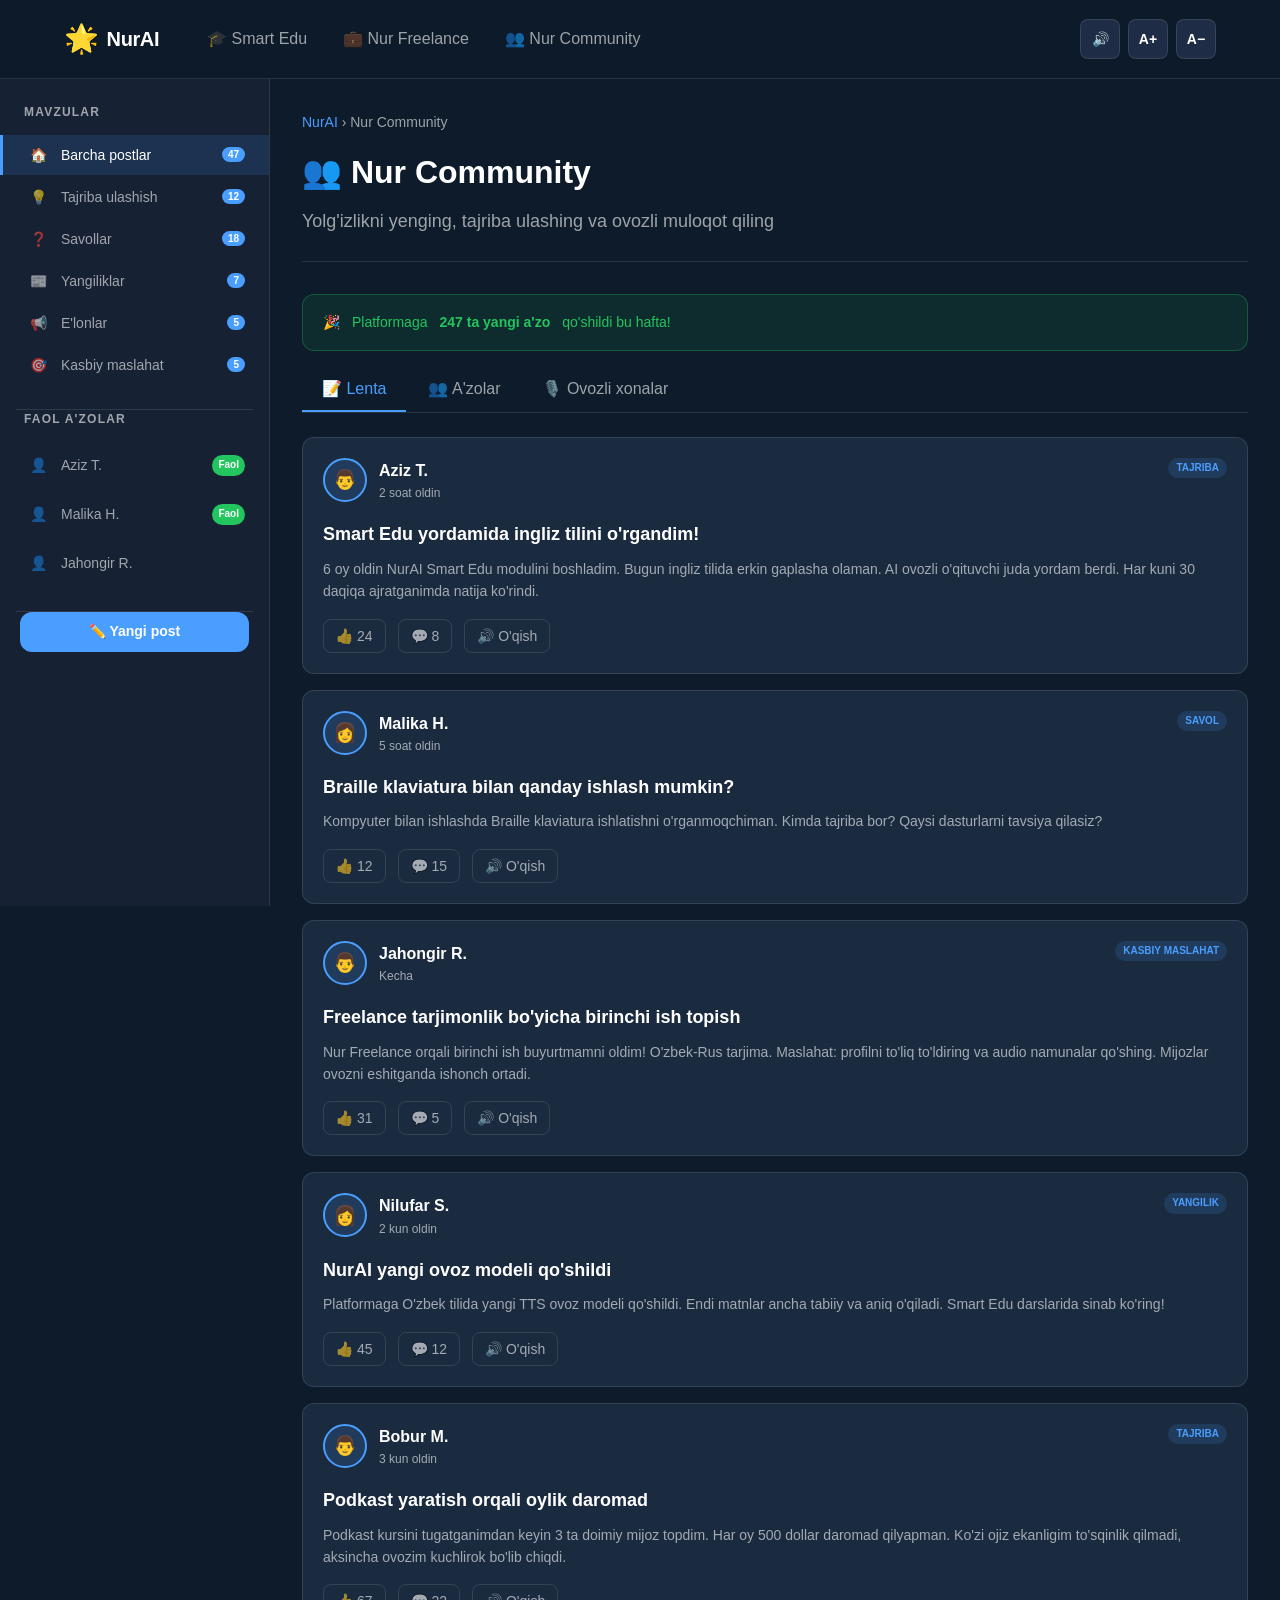
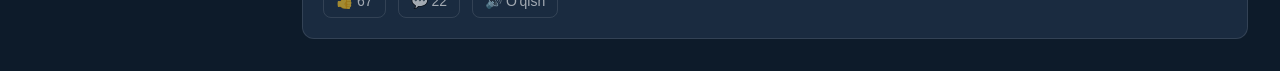
==== commit d6575660: "fix: use setAttribute for aria-label to prevent XSS in member cards" ====
--- a/pages/nur-community.html
+++ b/pages/nur-community.html
@@ -479,10 +479,11 @@
           ${m.online ? '<span class="badge badge--green" style="margin-top:4px;">Faol</span>' : ''}
         </div>
         <div class="member-card__actions">
-          <button class="btn btn--secondary btn--sm"
-                  aria-label="${esc(m.name)} ga xabar yuborish">Ulash</button>
+          <button class="btn btn--secondary btn--sm">Ulash</button>
         </div>`;
-      card.querySelector('.btn').addEventListener('click', () => {
+      const btn = card.querySelector('.btn');
+      btn.setAttribute('aria-label', m.name + ' ga xabar yuborish');
+      btn.addEventListener('click', () => {
         NurApp.speak(`${m.name} bilan bog'lanish imkoniyati tez orada qo'shiladi.`);
       });
       grid.appendChild(card);
